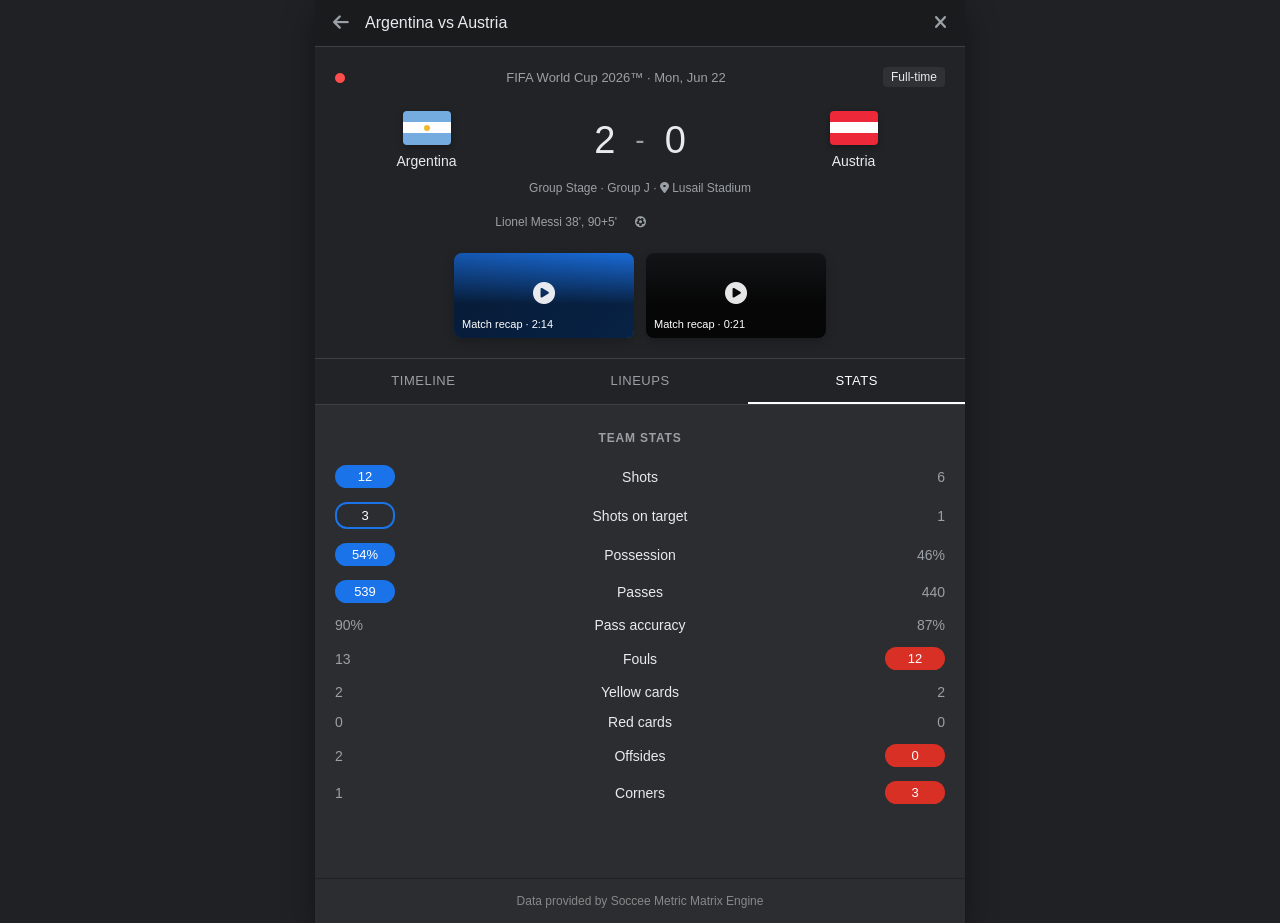
==== index.html @ 97a2bfcd "some changes" ====
<!DOCTYPE html>
<html lang="en">
<head>
    <meta charset="UTF-8">
    <meta name="viewport" content="width=device-width, initial-scale=1.0">
    <title>Soccee - Argentina vs Austria Match Center</title>
    <link rel="stylesheet" href="style.css">
    <link rel="stylesheet" href="https://cdnjs.cloudflare.com/ajax/libs/font-awesome/6.4.0/css/all.min.css">
</head>
<body>

    <div class="match-center-container">
        
        <header class="match-header">
            <div class="header-left">
                <i class="fa-solid fa-arrow-left back-btn"></i>
                <span class="match-title">Argentina vs Austria</span>
            </div>
            <i class="fa-solid fa-xmark close-btn"></i>
        </header>

        <section class="scoreboard-section">
            <div class="tournament-meta">
                <!-- NEW: এখানে একটি ছোট লাইভ আইকন বা ডট যোগ করা হয়েছে দেখতে সুন্দর লাগার জন্য -->
                <span class="live-dot-icon"><i class="fa-solid fa-circle" style="color: #ff4d4d; font-size: 10px; margin-right: 4px;"></i></span>
                
                <span>FIFA World Cup 2026™ · Mon, Jun 22</span>
                <span class="status-badge">Full-time</span>
            </div>

            <div class="score-display">
                <div class="team-block">
                    <div class="flag-wrapper">
                        <div class="mock-flag arg-flag"></div>
                    </div>
                    <span class="team-name">Argentina</span>
                </div>

                <div class="scores-center">
                    <span class="score-digit">2</span>
                    <span class="score-divider">-</span>
                    <span class="score-digit">0</span>
                </div>

                <div class="team-block">
                    <div class="flag-wrapper">
                        <div class="mock-flag aut-flag"></div>
                    </div>
                    <span class="team-name">Austria</span>
                </div>
            </div>

            <!-- NEW: গ্রুপের তথ্যের সাথে খেলার ভেন্যু/স্টেডিয়ামের নাম শর্টকাটে যোগ করা হয়েছে -->
            <div class="group-info">Group Stage · Group J · <i class="fa-solid fa-location-dot"></i> Lusail Stadium</div>

            <div class="scorers-timeline">
                <div class="scorers-left">
                    <span>Lionel Messi 38', 90+5'</span>
                </div>
                <div class="timeline-center-icon">
                    <i class="fa-solid fa-soccer-ball"></i>
                </div>
                <div class="scorers-right"></div>
            </div>

            <div class="media-row">
                <div class="media-card card-blue">
                    <div class="media-overlay">
                        <i class="fa-solid fa-circle-play play-icon"></i>
                        <span class="video-label">Match recap · 2:14</span>
                    </div>
                </div>
                <div class="media-card card-stadium">
                    <div class="media-overlay">
                        <i class="fa-solid fa-circle-play play-icon"></i>
                        <span class="video-label">Match recap · 0:21</span>
                    </div>
                </div>
            </div>
        </section>

        <nav class="matrix-tabs">
            <button class="tab-item">Timeline</button>
            <button class="tab-item">Lineups</button>
            <button class="tab-item active">Stats</button>
        </nav>

        <main class="stats-matrix">
            <div class="stats-section-header">TEAM STATS</div>

            <div class="stat-row">
                <div class="stat-value text-left fill-badge blue-bg">12</div>
                <div class="stat-label">Shots</div>
                <div class="stat-value text-right">6</div>
            </div>

            <div class="stat-row">
                <div class="stat-value text-left fill-badge blue-border">3</div>
                <div class="stat-label">Shots on target</div>
                <div class="stat-value text-right">1</div>
            </div>

            <div class="stat-row">
                <div class="stat-value text-left fill-badge blue-bg">54%</div>
                <div class="stat-label">Possession</div>
                <div class="stat-value text-right">46%</div>
            </div>

            <div class="stat-row">
                <div class="stat-value text-left fill-badge blue-bg">539</div>
                <div class="stat-label">Passes</div>
                <div class="stat-value text-right">440</div>
            </div>

            <div class="stat-row">
                <div class="stat-value text-left">90%</div>
                <div class="stat-label">Pass accuracy</div>
                <div class="stat-value text-right">87%</div>
            </div>

            <div class="stat-row">
                <div class="stat-value text-left">13</div>
                <div class="stat-label">Fouls</div>
                <div class="stat-value text-right fill-badge red-bg">12</div>
            </div>

            <div class="stat-row">
                <div class="stat-value text-left">2</div>
                <div class="stat-label">Yellow cards</div>
                <div class="stat-value text-right">2</div>
            </div>

            <div class="stat-row">
                <div class="stat-value text-left">0</div>
                <div class="stat-label">Red cards</div>
                <div class="stat-value text-right">0</div>
            </div>

            <div class="stat-row">
                <div class="stat-value text-left">2</div>
                <div class="stat-label">Offsides</div>
                <div class="stat-value text-right fill-badge red-bg">0</div>
            </div>

            <div class="stat-row">
                <div class="stat-value text-left">1</div>
                <div class="stat-label">Corners</div>
                <div class="stat-value text-right fill-badge red-bg">3</div>
            </div>
        </main>

        <!-- NEW: একদম নিচে একটি সুন্দর এবং প্রফেশনাল ফুটার (Footer) যোগ করা হয়েছে -->
        <footer class="match-footer" style="text-align: center; padding: 15px; font-size: 12px; color: #888; border-top: 1px solid #222; margin-top: 20px;">
            <p>Data provided by Soccee Metric Matrix Engine</p>
        </footer>

    </div>

</body>
</html>
---- style.css ----
/* ==========================================================================
   1. CORE GLOBAL RESET & BACKGROUND SYSTEM
   ========================================================================== */
* {
    margin: 0;
    padding: 0;
    box-sizing: border-box;
    font-family: -apple-system, BlinkMacSystemFont, "Segoe UI", Roboto, Helvetica, Arial, sans-serif;
}

body {
    background-color: #202124; /* Google Dark Frame Canvas tint */
    color: #e8eaed;
    display: flex;
    justify-content: center;
    min-height: 100vh;
}

/* ==========================================================================
   2. RESPONSIVE ENGINE WRAPPER (Desktop Console Center Mode)
   ========================================================================== */
.match-center-container {
    width: 100%;
    max-width: 650px; /* Constrains center terminal matching screenshot layout exactly */
    background-color: #2c2d30; /* Component panel deep gray backdrop */
    display: flex;
    flex-direction: column;
    box-shadow: 0 12px 30px rgba(0,0,0,0.4);
    min-height: 100vh;
}

/* ==========================================================================
   3. HEADER & TOOLBAR
   ========================================================================== */
.match-header {
    display: flex;
    justify-content: space-between;
    align-items: center;
    padding: 14px 18px;
    background-color: #1a1b1c;
    border-bottom: 1px solid #3c4043;
    position: sticky;
    top: 0;
    z-index: 10;
}

.header-left {
    display: flex;
    align-items: center;
    gap: 16px;
}

.back-btn, .close-btn {
    font-size: 18px;
    color: #9aa0a6;
    cursor: pointer;
    transition: color 0.2s;
}

.back-btn:hover, .close-btn:hover {
    color: #ffffff;
}

.match-title {
    font-size: 16px;
    font-weight: 500;
}

/* ==========================================================================
   4. SCOREBOARD CONTAINER MODULE
   ========================================================================== */
.scoreboard-section {
    padding: 20px;
    text-align: center;
    background-color: #222326;
    border-bottom: 1px solid #3c4043;
}

.tournament-meta {
    display: flex;
    justify-content: space-between;
    align-items: center;
    font-size: 13px;
    color: #9aa0a6;
    margin-bottom: 24px;
}

.status-badge {
    background-color: #303134;
    padding: 3px 8px;
    border-radius: 4px;
    font-size: 12px;
    color: #e8eaed;
}

.score-display {
    display: flex;
    justify-content: space-around;
    align-items: center;
    margin-bottom: 12px;
}

.team-block {
    display: flex;
    flex-direction: column;
    align-items: center;
    gap: 8px;
    width: 30%;
}

/* Vector Flag Containers matching aspect-ratio rules */
.flag-wrapper {
    width: 48px;
    height: 34px;
    border-radius: 4px;
    overflow: hidden;
    box-shadow: 0 2px 6px rgba(0,0,0,0.3);
}

.mock-flag {
    width: 100%;
    height: 100%;
}

/* Flag Blue/White/Red Gradient Mock Emulations */
.arg-flag {
    background: linear-gradient(to bottom, #74ACDF 33%, #FFFFFF 33%, #FFFFFF 66%, #74ACDF 66%);
    position: relative;
}
.arg-flag::after {
    content: '';
    position: absolute;
    width: 6px;
    height: 6px;
    background: #F1B82D;
    border-radius: 50%;
    top: 50%;
    left: 50%;
    transform: translate(-50%, -50%);
}

.aut-flag {
    background: linear-gradient(to bottom, #ED2939 33%, #FFFFFF 33%, #FFFFFF 66%, #ED2939 66%);
}

.team-name {
    font-size: 14px;
    font-weight: 400;
    color: #e8eaed;
}

.scores-center {
    display: flex;
    align-items: center;
    justify-content: center;
    gap: 20px;
    width: 40%;
}

.score-digit {
    font-size: 38px;
    font-weight: 500;
}

.score-divider {
    font-size: 28px;
    color: #9aa0a6;
}

.group-info {
    font-size: 12px;
    color: #9aa0a6;
    margin-bottom: 20px;
}

/* Goal Event Timelines Rows */
.scorers-timeline {
    display: grid;
    grid-template-columns: 1fr 30px 1fr;
    align-items: center;
    font-size: 12px;
    color: #9aa0a6;
    margin-bottom: 24px;
}

.scorers-left { text-align: right; padding-right: 8px; }
.scorers-right { text-align: left; padding-left: 8px; }
.timeline-center-icon { color: #9aa0a6; font-size: 11px; }

/* Media Highlight Arrays styling */
.media-row {
    display: flex;
    gap: 12px;
    justify-content: center;
}

.media-card {
    flex: 1;
    max-width: 180px;
    height: 85px;
    border-radius: 8px;
    overflow: hidden;
    position: relative;
    cursor: pointer;
    background-size: cover;
    background-position: center;
    box-shadow: 0 4px 10px rgba(0,0,0,0.2);
}

.card-blue {
    background-color: #1a73e8;
    background-image: linear-gradient(135deg, #1557b0 0%, #1a73e8 100%);
}

.card-stadium {
    background-color: #202124;
    background-image: linear-gradient(rgba(0,0,0,0.4), rgba(0,0,0,0.4)), url('https://images.unsplash.com/photo-1508098682722-e99c43a406b2?q=80&w=200&auto=format&fit=crop');
}

.media-overlay {
    position: absolute;
    width: 100%;
    height: 100%;
    top: 0;
    left: 0;
    display: flex;
    flex-direction: column;
    justify-content: flex-end;
    align-items: flex-start;
    padding: 8px;
    background: linear-gradient(to top, rgba(0,0,0,0.7) 40%, transparent 100%);
}

.play-icon {
    position: absolute;
    top: 50%;
    left: 50%;
    transform: translate(-50%, -65%);
    font-size: 22px;
    color: rgba(255, 255, 255, 0.9);
}

.video-label {
    font-size: 11px;
    color: #ffffff;
    font-weight: 500;
}

/* ==========================================================================
   5. NAVIGATION TABSBAR
   ========================================================================== */
.matrix-tabs {
    display: flex;
    background-color: #222326;
    border-bottom: 1px solid #3c4043;
}

.tab-item {
    flex: 1;
    background: none;
    border: none;
    padding: 14px 0;
    color: #9aa0a6;
    font-size: 13px;
    font-weight: 500;
    text-transform: uppercase;
    letter-spacing: 0.5px;
    cursor: pointer;
    text-align: center;
    border-bottom: 2px solid transparent;
    transition: all 0.2s;
}

.tab-item.active {
    color: #ffffff;
    border-bottom: 2px solid #ffffff;
}

/* ==========================================================================
   6. METRICS MATRIX SECTIONS (GRID DATA ROWS)
   ========================================================================== */
.stats-matrix {
    padding: 16px 20px 40px 20px;
    background-color: #2c2d30;
}

.stats-section-header {
    font-size: 12px;
    font-weight: 600;
    color: #9aa0a6;
    text-align: center;
    letter-spacing: 0.8px;
    margin-bottom: 20px;
    margin-top: 10px;
}

.stat-row {
    display: grid;
    grid-template-columns: 60px 1fr 60px;
    align-items: center;
    margin-bottom: 14px;
    font-size: 14px;
}

.stat-label {
    text-align: center;
    color: #e8eaed;
    font-weight: 400;
}

.stat-value {
    font-weight: 500;
    display: flex;
    align-items: center;
}

.text-left { justify-content: flex-start; text-align: left; color: #9aa0a6; }
.text-right { justify-content: flex-end; text-align: right; color: #9aa0a6; }

/* Functional Custom Badges to exactly mimic the metrics in the screenshot */
.fill-badge {
    padding: 4px 10px;
    border-radius: 12px;
    font-size: 13px;
    color: #ffffff !important;
    display: inline-flex;
    justify-content: center;
    align-items: center;
    min-width: 44px;
}

.blue-bg { background-color: #1a73e8; }
.blue-border { border: 2px solid #1a73e8; background-color: transparent; }
.red-bg { background-color: #d93025; }

/* ==========================================================================
   7. ADAPTIVE RESPONSIVE ENGINE MEDIA BREAKPOINTS
   ========================================================================== */
@media (max-width: 680px) {
    body {
        background-color: #2c2d30; /* Eliminate outer margins completely on small mobile */
    }
    
    .match-center-container {
        max-width: 100%;
        box-shadow: none;
    }

    .score-digit {
        font-size: 32px;
    }

    .media-card {
        max-width: 47%;
    }
}
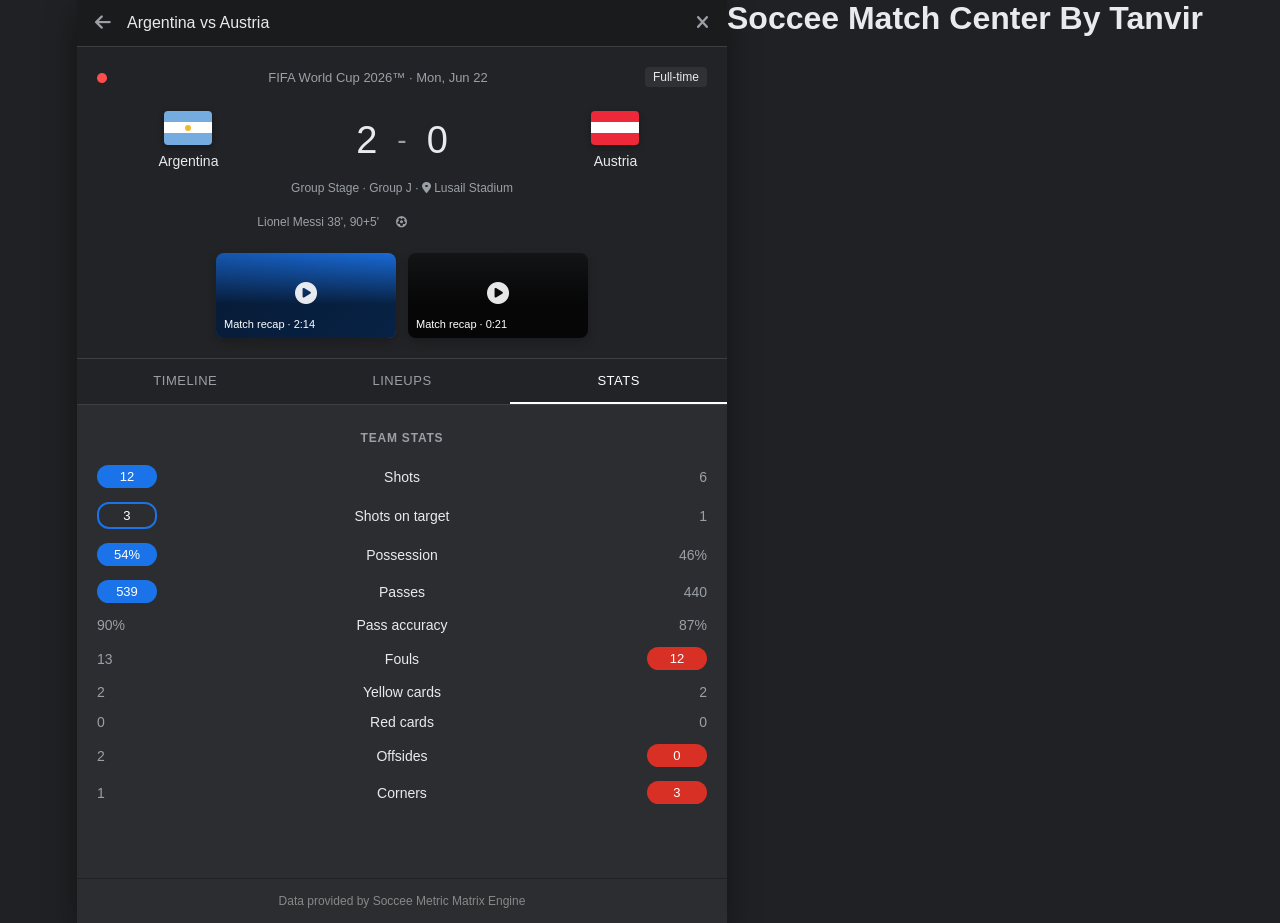
==== commit 765c7845: "Update header title on Tanvir branch" ====
--- a/index.html
+++ b/index.html
@@ -155,6 +155,7 @@
         </footer>
 
     </div>
+<h1>Soccee Match Center By Tanvir</h1>
 
 </body>
 </html>
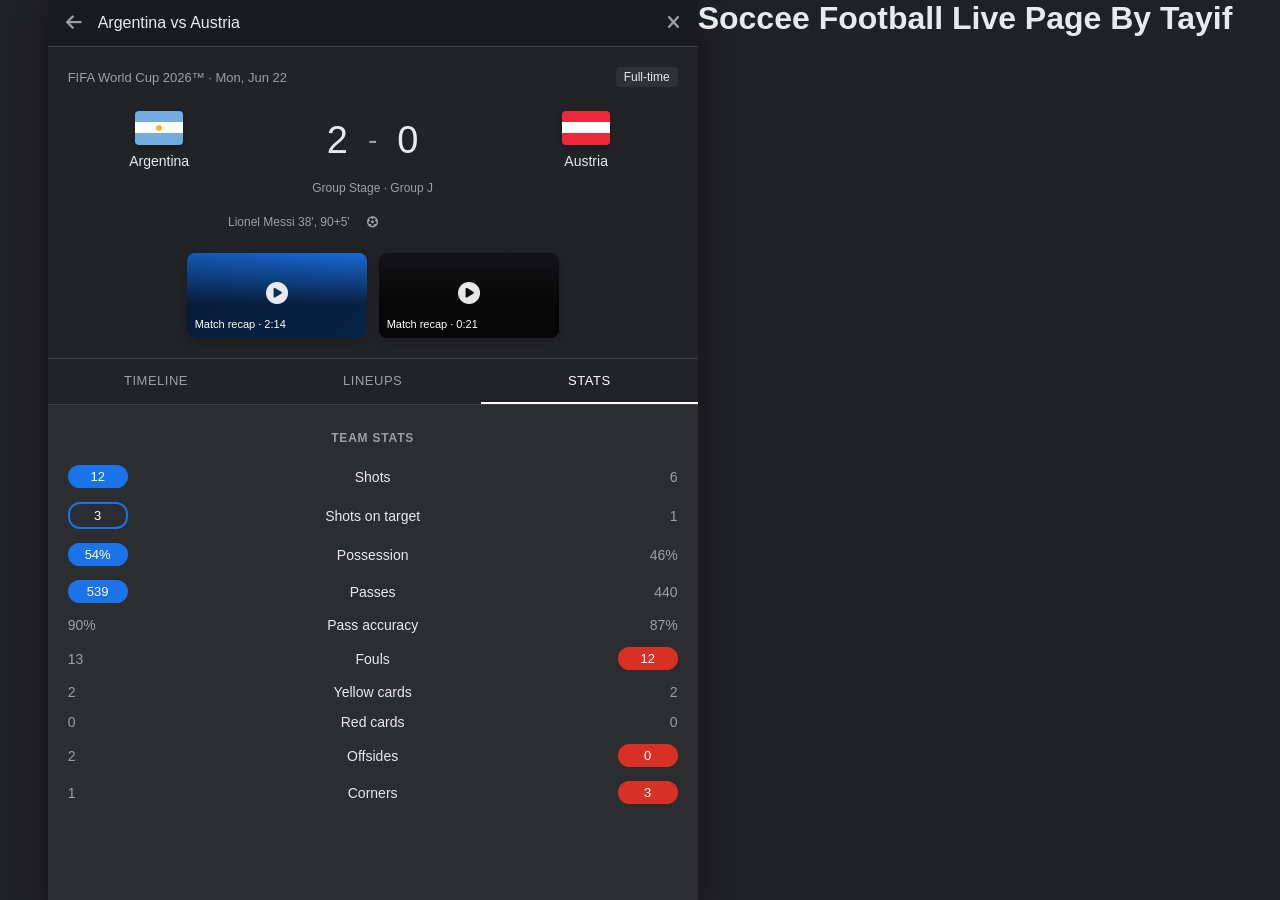
==== commit 48b87320: "Update header title on Tayif branch" ====
--- a/index.html
+++ b/index.html
@@ -21,9 +21,6 @@
 
         <section class="scoreboard-section">
             <div class="tournament-meta">
-                <!-- NEW: এখানে একটি ছোট লাইভ আইকন বা ডট যোগ করা হয়েছে দেখতে সুন্দর লাগার জন্য -->
-                <span class="live-dot-icon"><i class="fa-solid fa-circle" style="color: #ff4d4d; font-size: 10px; margin-right: 4px;"></i></span>
-                
                 <span>FIFA World Cup 2026™ · Mon, Jun 22</span>
                 <span class="status-badge">Full-time</span>
             </div>
@@ -50,8 +47,7 @@
                 </div>
             </div>
 
-            <!-- NEW: গ্রুপের তথ্যের সাথে খেলার ভেন্যু/স্টেডিয়ামের নাম শর্টকাটে যোগ করা হয়েছে -->
-            <div class="group-info">Group Stage · Group J · <i class="fa-solid fa-location-dot"></i> Lusail Stadium</div>
+            <div class="group-info">Group Stage · Group J</div>
 
             <div class="scorers-timeline">
                 <div class="scorers-left">
@@ -149,13 +145,8 @@
             </div>
         </main>
 
-        <!-- NEW: একদম নিচে একটি সুন্দর এবং প্রফেশনাল ফুটার (Footer) যোগ করা হয়েছে -->
-        <footer class="match-footer" style="text-align: center; padding: 15px; font-size: 12px; color: #888; border-top: 1px solid #222; margin-top: 20px;">
-            <p>Data provided by Soccee Metric Matrix Engine</p>
-        </footer>
-
     </div>
-<h1>Soccee Match Center By Tanvir</h1>
+    <h1>Soccee Football Live Page By Tayif</h1>
 
 </body>
 </html>
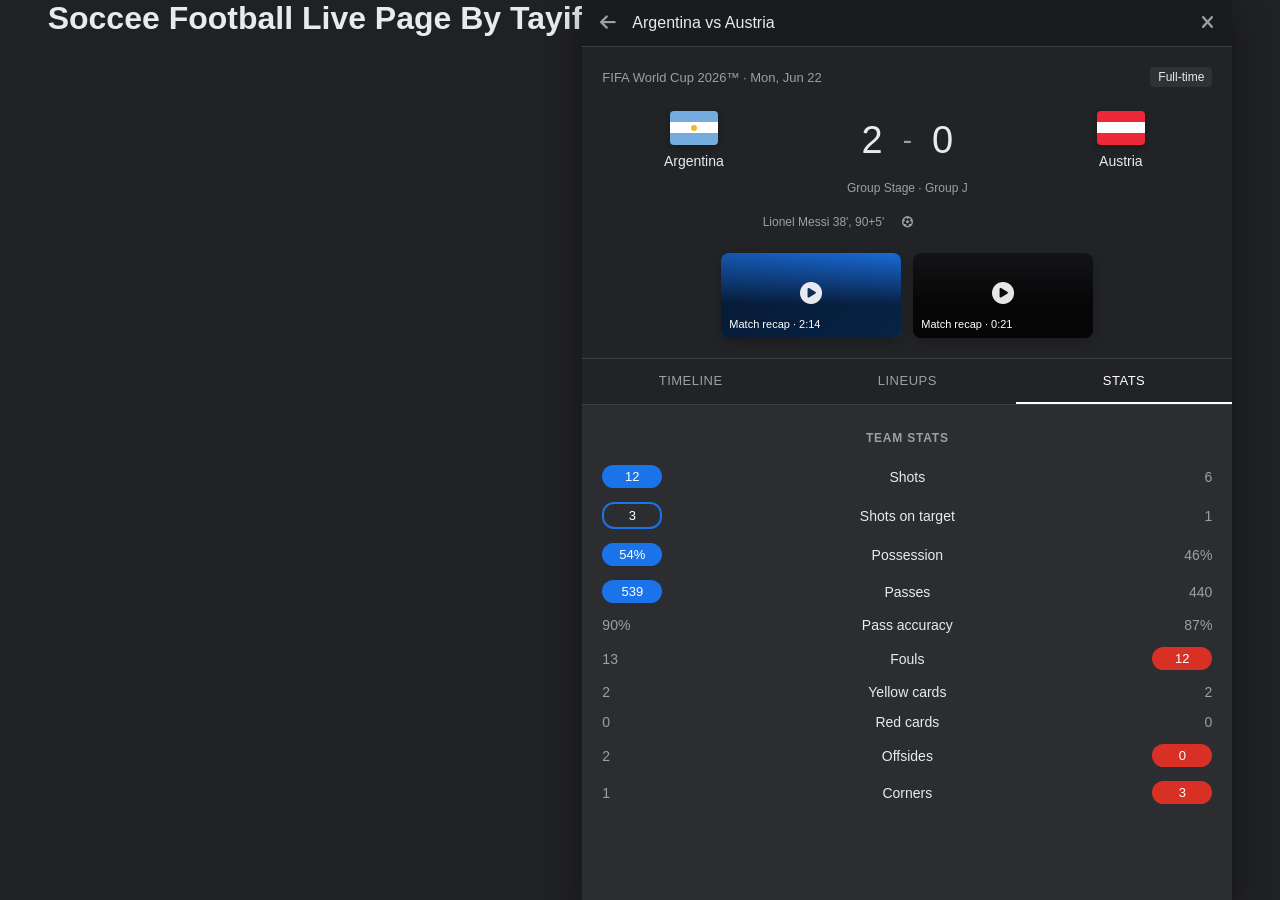
==== commit ac4d45b8: "Update index.html" ====
--- a/index.html
+++ b/index.html
@@ -1,6 +1,7 @@
 <!DOCTYPE html>
 <html lang="en">
 <head>
+     <h1>Soccee Football Live Page By Tayif</h1>
     <meta charset="UTF-8">
     <meta name="viewport" content="width=device-width, initial-scale=1.0">
     <title>Soccee - Argentina vs Austria Match Center</title>
@@ -146,7 +147,6 @@
         </main>
 
     </div>
-    <h1>Soccee Football Live Page By Tayif</h1>
 
 </body>
-</html>+</html>
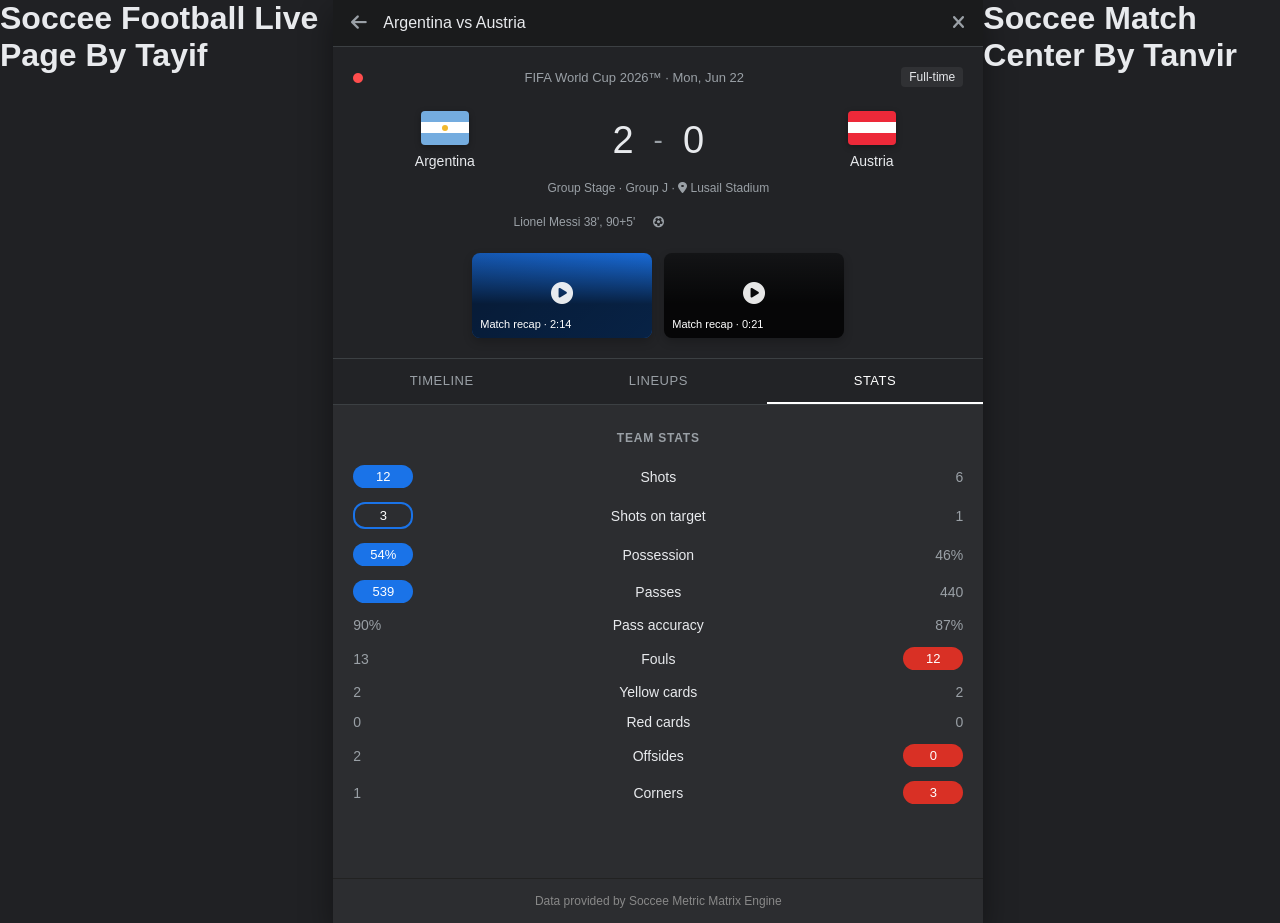
==== commit f3ea2c5a: "Merge pull request #4 from Tayif23/develop Develop" ====
--- a/index.html
+++ b/index.html
@@ -22,6 +22,9 @@
 
         <section class="scoreboard-section">
             <div class="tournament-meta">
+                <!-- NEW: এখানে একটি ছোট লাইভ আইকন বা ডট যোগ করা হয়েছে দেখতে সুন্দর লাগার জন্য -->
+                <span class="live-dot-icon"><i class="fa-solid fa-circle" style="color: #ff4d4d; font-size: 10px; margin-right: 4px;"></i></span>
+                
                 <span>FIFA World Cup 2026™ · Mon, Jun 22</span>
                 <span class="status-badge">Full-time</span>
             </div>
@@ -48,7 +51,8 @@
                 </div>
             </div>
 
-            <div class="group-info">Group Stage · Group J</div>
+            <!-- NEW: গ্রুপের তথ্যের সাথে খেলার ভেন্যু/স্টেডিয়ামের নাম শর্টকাটে যোগ করা হয়েছে -->
+            <div class="group-info">Group Stage · Group J · <i class="fa-solid fa-location-dot"></i> Lusail Stadium</div>
 
             <div class="scorers-timeline">
                 <div class="scorers-left">
@@ -146,7 +150,13 @@
             </div>
         </main>
 
+        <!-- NEW: একদম নিচে একটি সুন্দর এবং প্রফেশনাল ফুটার (Footer) যোগ করা হয়েছে -->
+        <footer class="match-footer" style="text-align: center; padding: 15px; font-size: 12px; color: #888; border-top: 1px solid #222; margin-top: 20px;">
+            <p>Data provided by Soccee Metric Matrix Engine</p>
+        </footer>
+
     </div>
+<h1>Soccee Match Center By Tanvir</h1>
 
 </body>
 </html>
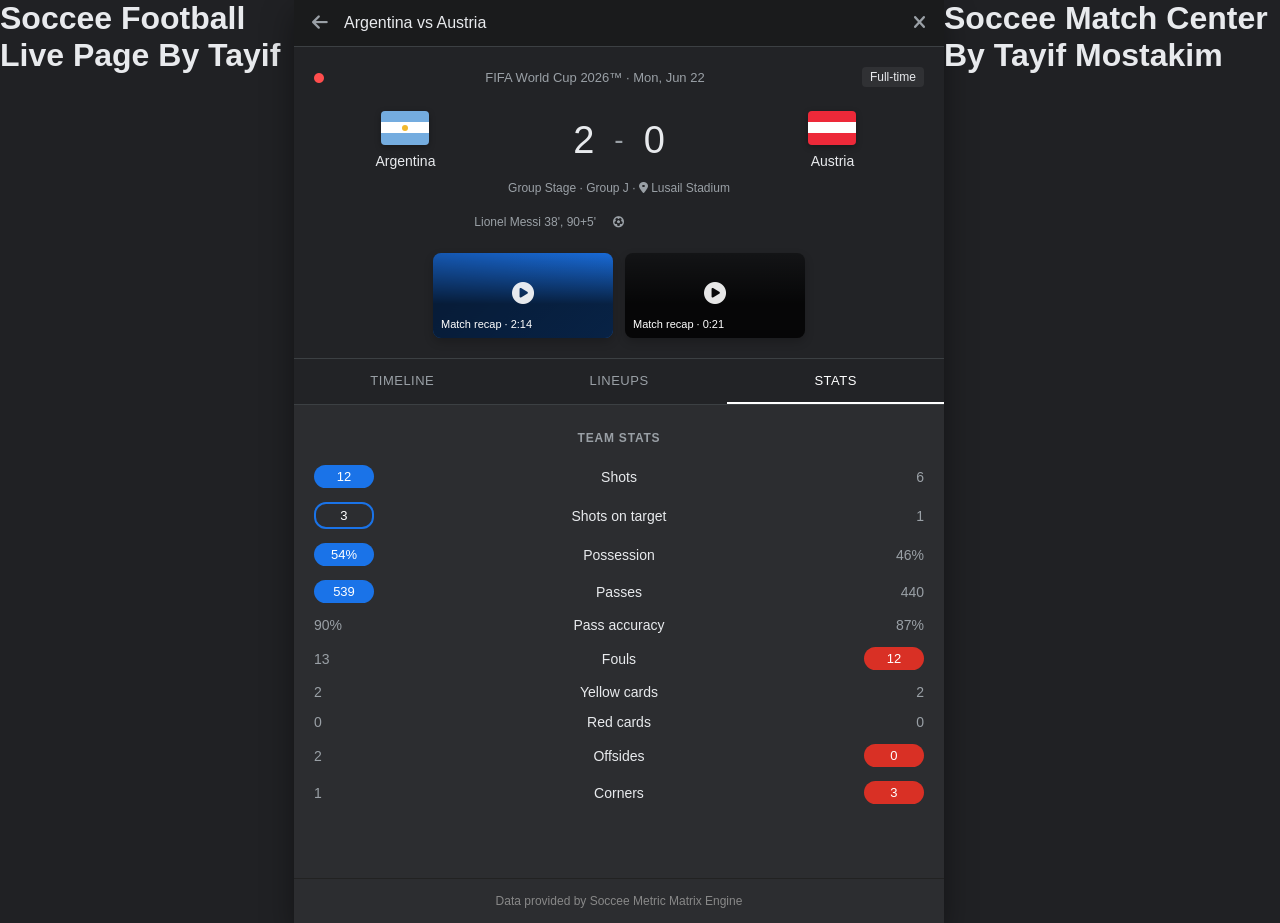
==== commit 383b34ad: "Update header title on Tayif" ====
--- a/index.html
+++ b/index.html
@@ -150,13 +150,12 @@
             </div>
         </main>
 
-        <!-- NEW: একদম নিচে একটি সুন্দর এবং প্রফেশনাল ফুটার (Footer) যোগ করা হয়েছে -->
         <footer class="match-footer" style="text-align: center; padding: 15px; font-size: 12px; color: #888; border-top: 1px solid #222; margin-top: 20px;">
             <p>Data provided by Soccee Metric Matrix Engine</p>
         </footer>
 
     </div>
-<h1>Soccee Match Center By Tanvir</h1>
+<h1>Soccee Match Center By Tayif Mostakim</h1>
 
 </body>
 </html>
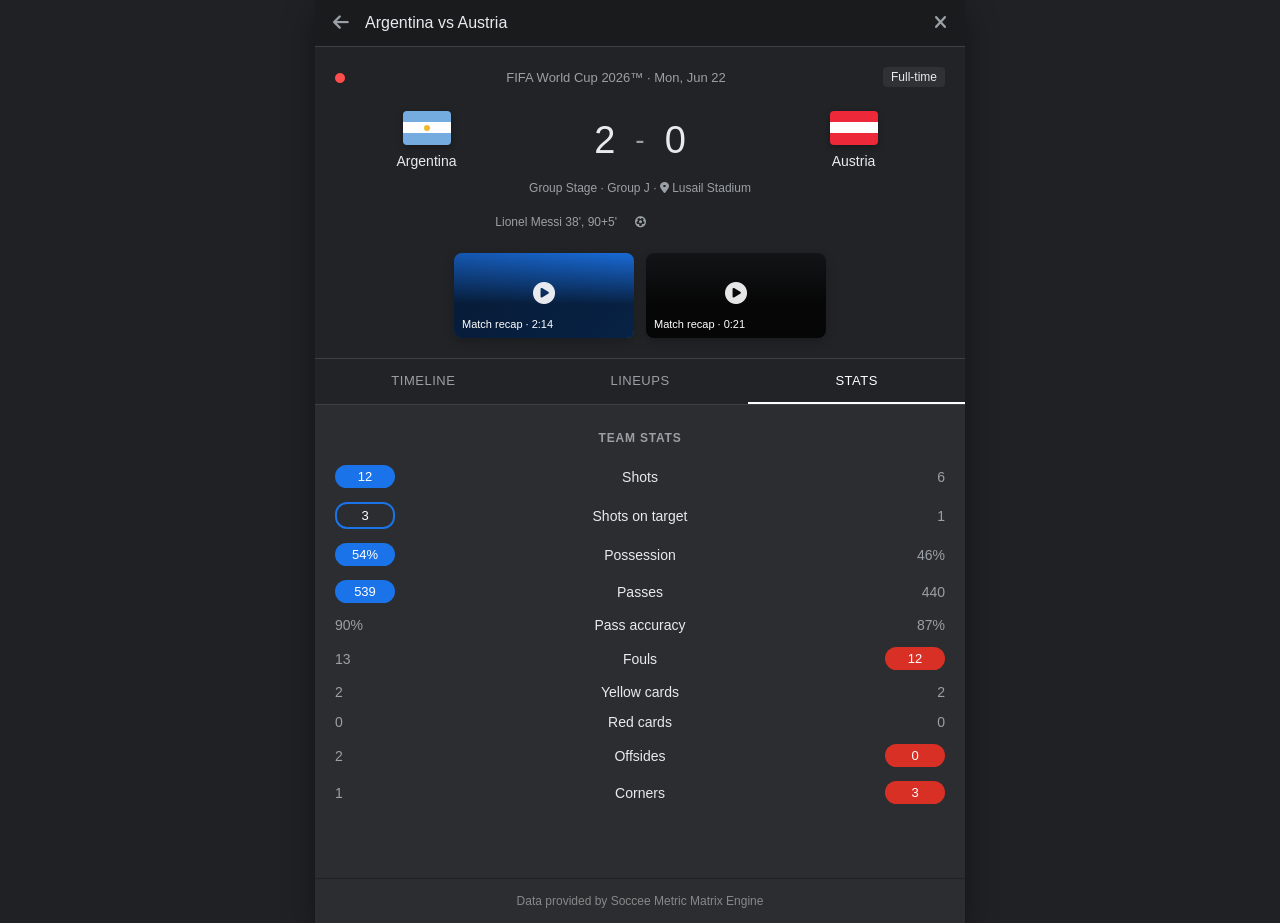
==== commit 457cde8d: "changed the item" ====
--- a/index.html
+++ b/index.html
@@ -1,7 +1,6 @@
 <!DOCTYPE html>
 <html lang="en">
 <head>
-     <h1>Soccee Football Live Page By Tayif</h1>
     <meta charset="UTF-8">
     <meta name="viewport" content="width=device-width, initial-scale=1.0">
     <title>Soccee - Argentina vs Austria Match Center</title>
@@ -155,7 +154,6 @@
         </footer>
 
     </div>
-<h1>Soccee Match Center By Tayif Mostakim</h1>
 
 </body>
 </html>
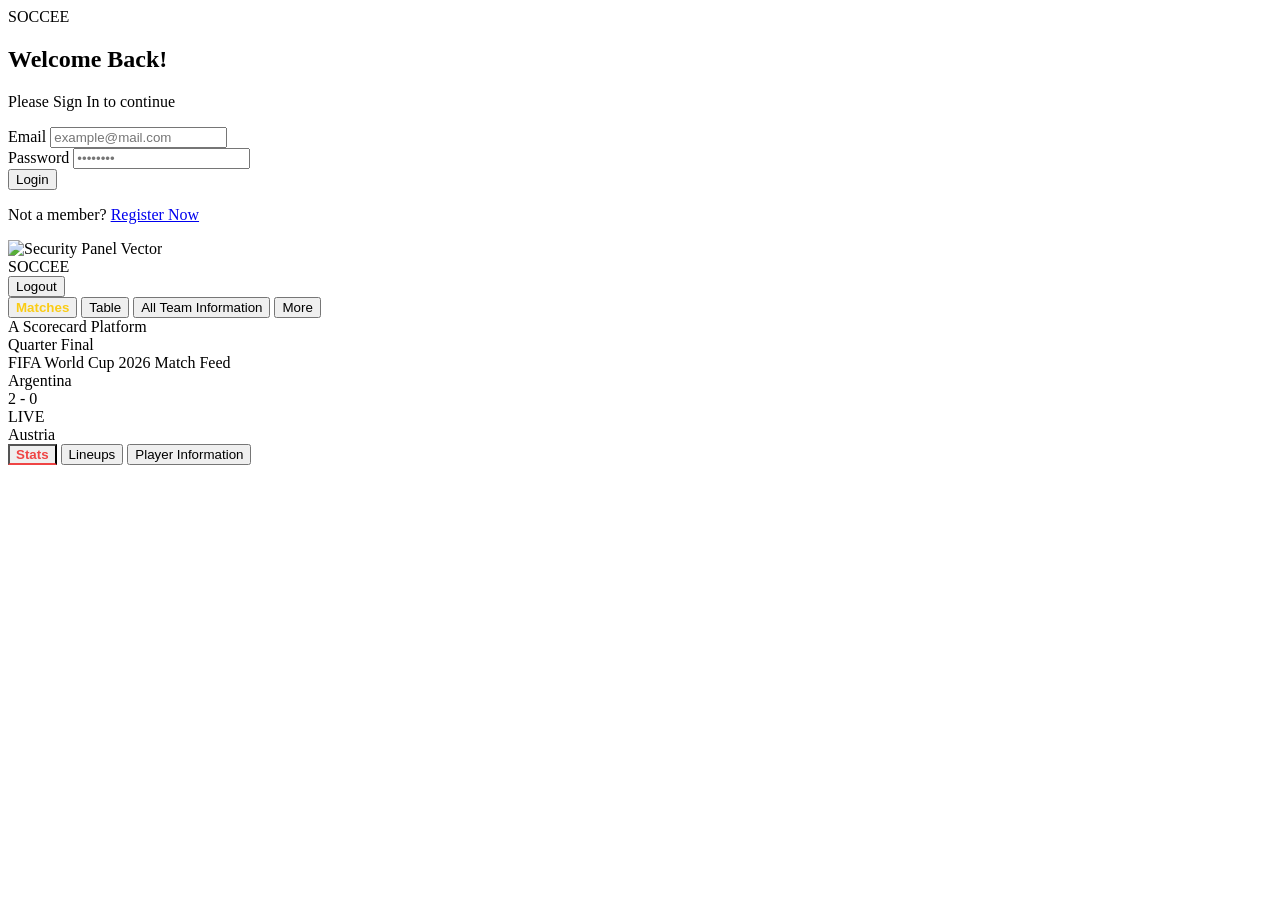
==== commit 3209d3b5: "Update all" ====
--- a/index.html
+++ b/index.html
@@ -3,157 +3,137 @@
 <head>
     <meta charset="UTF-8">
     <meta name="viewport" content="width=device-width, initial-scale=1.0">
-    <title>Soccee - Argentina vs Austria Match Center</title>
-    <link rel="stylesheet" href="style.css">
-    <link rel="stylesheet" href="https://cdnjs.cloudflare.com/ajax/libs/font-awesome/6.4.0/css/all.min.css">
+    <title>SOCCEE - Platform</title>
+    <script src="https://cdn.tailwindcss.com"></script>
+    <style>
+        .nav-link, .sub-link {
+            transition: font-weight 0.2s ease, color 0.2s ease;
+        }
+        .nav-link:hover, .sub-link:hover {
+            font-weight: bold !important;
+        }
+        .top-active {
+            color: #facc15 !important;
+            font-weight: bold !important;
+        }
+        .lower-active {
+            color: #ef4444 !important;
+            font-weight: bold !important;
+            border-bottom: 2px solid #ef4444;
+        }
+    </style>
 </head>
-<body>
+<body class="bg-white text-gray-900 min-h-screen font-sans">
 
-    <div class="match-center-container">
+    <!-- ====================================================================== -->
+    <!-- SECTION 1: LOGIN / REGISTER DASHBOARD  -->
+    <!-- ====================================================================== -->
+    <div id="auth-section" class="flex min-h-screen items-center justify-center bg-gray-50 p-4">
+        <div class="w-full max-w-5xl bg-white rounded-3xl shadow-xl overflow-hidden grid grid-cols-1 md:grid-cols-2 p-4 md:p-8 gap-8 border border-gray-100">
+            
+            <div class="flex flex-col justify-center px-4 md:px-12 py-6">
+                <div class="text-center mb-6">
+                    <div class="text-5xl font-black text-purple-600 tracking-wider mb-4">SOCCEE</div>
+                    <h2 id="auth-title" class="text-2xl font-bold text-gray-800">Welcome Back!</h2>
+                    <p id="auth-subtitle" class="text-sm text-gray-500 mt-1">Please Sign In to continue</p>
+                </div>
+
+                <div id="auth-alert" class="hidden mb-4 p-3 bg-red-50 border border-red-200 text-red-600 text-sm rounded-xl font-semibold text-center"></div>
+
+                <form id="auth-form" class="space-y-4" novalidate>
+                    <div id="dynamic-inputs" class="space-y-4"></div>
+
+                    <button type="submit" id="auth-submit-btn" class="w-full bg-purple-600 hover:bg-purple-700 text-white font-bold py-3.5 rounded-xl transition duration-200 shadow-md">
+                        Login
+                    </button>
+                </form>
+
+                <p class="text-center text-sm text-gray-500 mt-6" id="toggle-auth-container">
+                    Not a member? <a href="#" id="switch-to-register" class="text-purple-600 font-bold underline">Register Now</a>
+                </p>
+            </div>
+
+            <div class="hidden md:flex items-center justify-center bg-purple-50 rounded-2xl p-6">
+                <img src="https://illustrations.popsy.co/purple/searching-for-password.svg" id="custom-auth-img" class="w-4/5 h-auto object-contain" alt="Security Panel Vector">
+            </div>
+        </div>
+    </div>
+
+
+    <!-- ====================================================================== -->
+    <!-- SECTION 2: MAIN WEBSITE VIEWPOINT  -->
+    <!-- ====================================================================== -->
+    <div id="main-viewport" class="hidden min-h-screen bg-white">
         
-        <header class="match-header">
-            <div class="header-left">
-                <i class="fa-solid fa-arrow-left back-btn"></i>
-                <span class="match-title">Argentina vs Austria</span>
+   
+        <header class="bg-black text-white">
+            <div class="max-w-7xl mx-auto px-4 h-16 flex items-center justify-between border-b border-gray-800">
+                <div class="text-3xl font-black tracking-wider text-white">SOCCEE</div>
+                <button id="logout-btn" class="bg-gray-900 hover:bg-gray-800 border border-gray-700 text-gray-300 text-xs font-bold px-4 py-2 rounded-xl transition">
+                    Logout
+                </button>
             </div>
-            <i class="fa-solid fa-xmark close-btn"></i>
+
+            <div class="max-w-7xl mx-auto px-4 py-3 flex space-x-8 text-xs font-bold uppercase tracking-widest overflow-x-auto scrollbar-none">
+                <button id="top-tab-matches" class="nav-link top-active whitespace-nowrap">Matches</button>
+                <button id="top-tab-table" class="nav-link whitespace-nowrap">Table</button>
+                <button id="top-tab-teams" class="nav-link whitespace-nowrap">All Team Information</button>
+                <button id="top-tab-more" class="nav-link whitespace-nowrap">More</button>
+            </div>
         </header>
 
-        <section class="scoreboard-section">
-            <div class="tournament-meta">
-                <!-- NEW: এখানে একটি ছোট লাইভ আইকন বা ডট যোগ করা হয়েছে দেখতে সুন্দর লাগার জন্য -->
-                <span class="live-dot-icon"><i class="fa-solid fa-circle" style="color: #ff4d4d; font-size: 10px; margin-right: 4px;"></i></span>
+        <div class="bg-gray-50 border-b border-gray-200 py-4">
+            <div class="max-w-7xl mx-auto px-4 flex items-center justify-between flex-wrap gap-2">
+                <span class="text-sm font-black text-gray-700 tracking-wider uppercase">A Scorecard Platform</span>
                 
-                <span>FIFA World Cup 2026™ · Mon, Jun 22</span>
-                <span class="status-badge">Full-time</span>
+                <div id="tournament-stage-text" class="text-xs font-black bg-black text-white px-4 py-2 rounded-full uppercase tracking-wider">
+                    Quarter Final
+                </div>
             </div>
+        </div>
 
-            <div class="score-display">
-                <div class="team-block">
-                    <div class="flag-wrapper">
-                        <div class="mock-flag arg-flag"></div>
+        <main class="max-w-6xl mx-auto px-4 py-8 space-y-8">
+            
+            <section class="bg-white rounded-3xl border border-gray-200 shadow-sm p-6 md:p-10 max-w-4xl mx-auto">
+                <div class="text-center text-xs font-bold text-gray-400 uppercase tracking-widest mb-4">FIFA World Cup 2026 Match Feed</div>
+                <div class="grid grid-cols-3 items-center text-center">
+                    <!-- Team Home -->
+                    <div class="text-xl md:text-3xl font-black text-gray-800" id="live-team-a">Argentina</div>
+                    
+                    <!-- Live Goals Output Display -->
+                    <div class="flex flex-col items-center">
+                        <div class="text-4xl md:text-6xl font-black text-gray-900 tracking-tighter" id="live-goals-score">2 - 0</div>
+                        <span class="text-[10px] bg-red-100 text-red-600 font-bold tracking-widest px-2 py-0.5 rounded-full mt-2 animate-pulse">LIVE</span>
                     </div>
-                    <span class="team-name">Argentina</span>
+
+                    <!-- Team Away -->
+                    <div class="text-xl md:text-3xl font-black text-gray-800" id="live-team-b">Austria</div>
                 </div>
 
-                <div class="scores-center">
-                    <span class="score-digit">2</span>
-                    <span class="score-divider">-</span>
-                    <span class="score-digit">0</span>
+                <!-- Scorers & Match Minute Lists (Positioned Under the Score) -->
+                <div class="mt-8 pt-6 border-t border-gray-100 grid grid-cols-2 gap-4 text-xs text-gray-500">
+                    <div id="live-scorers-team-a" class="text-left space-y-1 font-semibold pr-4 border-r border-gray-100">
+                    </div>
+                    <div id="live-scorers-team-b" class="text-right space-y-1 font-semibold pl-4">
+                    </div>
+                </div>
+            </section>
+
+            <!-- Lower Layout Tab Section Containers -->
+            <section class="bg-white rounded-3xl border border-gray-200 shadow-sm overflow-hidden max-w-4xl mx-auto">
+                <div class="bg-gray-50 border-b border-gray-200 flex px-6 space-x-8 text-xs font-bold uppercase tracking-wider">
+                    <button id="green-tab-stats" class="sub-link lower-active py-4">Stats</button>
+                    <button id="green-tab-lineups" class="sub-link py-4">Lineups</button>
+                    <button id="green-tab-players" class="sub-link py-4">Player Information</button>
                 </div>
 
-                <div class="team-block">
-                    <div class="flag-wrapper">
-                        <div class="mock-flag aut-flag"></div>
-                    </div>
-                    <span class="team-name">Austria</span>
+                <div id="purple-dynamic-canvas" class="p-6 md:p-8 min-h-[250px]">
+                    <!-- Displayed Context templates run cleanly here -->
                 </div>
-            </div>
-
-            <!-- NEW: গ্রুপের তথ্যের সাথে খেলার ভেন্যু/স্টেডিয়ামের নাম শর্টকাটে যোগ করা হয়েছে -->
-            <div class="group-info">Group Stage · Group J · <i class="fa-solid fa-location-dot"></i> Lusail Stadium</div>
-
-            <div class="scorers-timeline">
-                <div class="scorers-left">
-                    <span>Lionel Messi 38', 90+5'</span>
-                </div>
-                <div class="timeline-center-icon">
-                    <i class="fa-solid fa-soccer-ball"></i>
-                </div>
-                <div class="scorers-right"></div>
-            </div>
-
-            <div class="media-row">
-                <div class="media-card card-blue">
-                    <div class="media-overlay">
-                        <i class="fa-solid fa-circle-play play-icon"></i>
-                        <span class="video-label">Match recap · 2:14</span>
-                    </div>
-                </div>
-                <div class="media-card card-stadium">
-                    <div class="media-overlay">
-                        <i class="fa-solid fa-circle-play play-icon"></i>
-                        <span class="video-label">Match recap · 0:21</span>
-                    </div>
-                </div>
-            </div>
-        </section>
-
-        <nav class="matrix-tabs">
-            <button class="tab-item">Timeline</button>
-            <button class="tab-item">Lineups</button>
-            <button class="tab-item active">Stats</button>
-        </nav>
-
-        <main class="stats-matrix">
-            <div class="stats-section-header">TEAM STATS</div>
-
-            <div class="stat-row">
-                <div class="stat-value text-left fill-badge blue-bg">12</div>
-                <div class="stat-label">Shots</div>
-                <div class="stat-value text-right">6</div>
-            </div>
-
-            <div class="stat-row">
-                <div class="stat-value text-left fill-badge blue-border">3</div>
-                <div class="stat-label">Shots on target</div>
-                <div class="stat-value text-right">1</div>
-            </div>
-
-            <div class="stat-row">
-                <div class="stat-value text-left fill-badge blue-bg">54%</div>
-                <div class="stat-label">Possession</div>
-                <div class="stat-value text-right">46%</div>
-            </div>
-
-            <div class="stat-row">
-                <div class="stat-value text-left fill-badge blue-bg">539</div>
-                <div class="stat-label">Passes</div>
-                <div class="stat-value text-right">440</div>
-            </div>
-
-            <div class="stat-row">
-                <div class="stat-value text-left">90%</div>
-                <div class="stat-label">Pass accuracy</div>
-                <div class="stat-value text-right">87%</div>
-            </div>
-
-            <div class="stat-row">
-                <div class="stat-value text-left">13</div>
-                <div class="stat-label">Fouls</div>
-                <div class="stat-value text-right fill-badge red-bg">12</div>
-            </div>
-
-            <div class="stat-row">
-                <div class="stat-value text-left">2</div>
-                <div class="stat-label">Yellow cards</div>
-                <div class="stat-value text-right">2</div>
-            </div>
-
-            <div class="stat-row">
-                <div class="stat-value text-left">0</div>
-                <div class="stat-label">Red cards</div>
-                <div class="stat-value text-right">0</div>
-            </div>
-
-            <div class="stat-row">
-                <div class="stat-value text-left">2</div>
-                <div class="stat-label">Offsides</div>
-                <div class="stat-value text-right fill-badge red-bg">0</div>
-            </div>
-
-            <div class="stat-row">
-                <div class="stat-value text-left">1</div>
-                <div class="stat-label">Corners</div>
-                <div class="stat-value text-right fill-badge red-bg">3</div>
-            </div>
+            </section>
         </main>
-
-        <footer class="match-footer" style="text-align: center; padding: 15px; font-size: 12px; color: #888; border-top: 1px solid #222; margin-top: 20px;">
-            <p>Data provided by Soccee Metric Matrix Engine</p>
-        </footer>
-
     </div>
 
+    <script src="app.js"></script>
 </body>
 </html>
